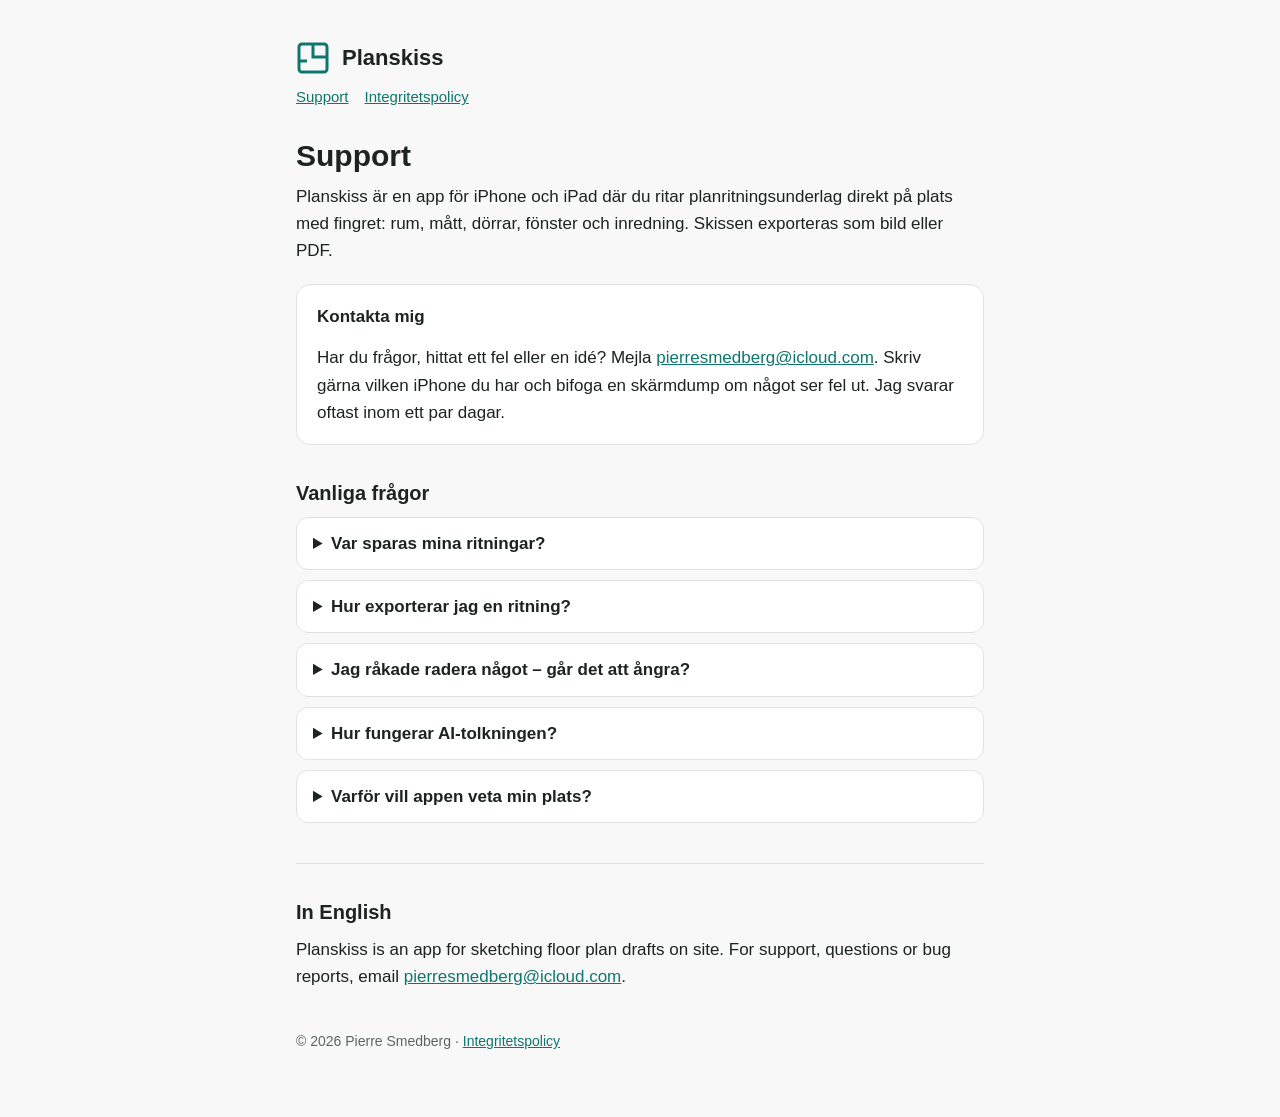
==== index.html @ 8eae8f8f "Support- och integritetssida för Planskiss Co-Authored-By: Claude Opus 5.5 <noreply@anthropic.com>" ====
<!doctype html>
<html lang="sv">
<head>
<meta charset="utf-8">
<meta name="viewport" content="width=device-width, initial-scale=1">
<title>Planskiss – Support</title>
<meta name="description" content="Support för Planskiss, appen för att rita planritningsunderlag på plats.">
<link rel="stylesheet" href="style.css">
</head>
<body>
<main>
  <header>
    <div class="brand">
      <svg width="34" height="34" viewBox="0 0 34 34" aria-hidden="true"><rect x="3" y="3" width="28" height="28" rx="3" fill="none" stroke="var(--accent)" stroke-width="3"/><path d="M17 3v13h14M3 20h8" fill="none" stroke="var(--accent)" stroke-width="3"/></svg>
      Planskiss
    </div>
    <nav><a href="./">Support</a><a href="integritet.html">Integritetspolicy</a></nav>
  </header>

  <h1>Support</h1>
  <p>Planskiss är en app för iPhone och iPad där du ritar planritningsunderlag direkt på plats med fingret: rum, mått, dörrar, fönster och inredning. Skissen exporteras som bild eller PDF.</p>

  <div class="card">
    <p><strong>Kontakta mig</strong></p>
    <p>Har du frågor, hittat ett fel eller en idé? Mejla <a href="mailto:pierresmedberg@icloud.com?subject=Planskiss">pierresmedberg@icloud.com</a>. Skriv gärna vilken iPhone du har och bifoga en skärmdump om något ser fel ut. Jag svarar oftast inom ett par dagar.</p>
  </div>

  <h2>Vanliga frågor</h2>

  <details>
    <summary>Var sparas mina ritningar?</summary>
    <p>På telefonen. Om iCloud är påslaget säkerhetskopieras projekten också till din egen iCloud, så att de följer med till en ny telefon. Ingen annan än du kommer åt dem.</p>
  </details>

  <details>
    <summary>Hur exporterar jag en ritning?</summary>
    <p>Öppna projektet och tryck på exportknappen. Välj stil och plan, och spara sedan i Bilder, dela som PDF eller skicka via AirDrop, Mail eller Meddelanden. Kontrollistan i exportarket varnar för rum som saknar namn, dörr eller fönster.</p>
  </details>

  <details>
    <summary>Jag råkade radera något – går det att ångra?</summary>
    <p>Ja. I ritningen ångrar du med ångra-pilen. Raderade projekt kan återställas med Ångra-knappen som visas några sekunder efter raderingen.</p>
  </details>

  <details>
    <summary>Hur fungerar AI-tolkningen?</summary>
    <p>Funktionen är valfri. Du fotograferar en befintlig ritning och låter AI rita in rummen åt dig. Den kräver en egen API-nyckel från Anthropic, som du lägger in i appen. Resten av appen fungerar utan nyckel.</p>
  </details>

  <details>
    <summary>Varför vill appen veta min plats?</summary>
    <p>Platsen används bara för att döpa ett nytt projekt efter adressen du står på. Du kan neka, och då heter projektet "Nytt projekt" tills du döper om det.</p>
  </details>

  <hr>
  <h2 lang="en">In English</h2>
  <p lang="en">Planskiss is an app for sketching floor plan drafts on site. For support, questions or bug reports, email <a href="mailto:pierresmedberg@icloud.com?subject=Planskiss">pierresmedberg@icloud.com</a>.</p>

  <footer>© 2026 Pierre Smedberg · <a href="integritet.html">Integritetspolicy</a></footer>
</main>
</body>
</html>
---- style.css ----
:root {
  --bg: #f7f8f7;
  --card: #ffffff;
  --text: #1c2321;
  --muted: #5b6663;
  --line: #dfe4e2;
  --accent: #0f766e;
}
@media (prefers-color-scheme: dark) {
  :root {
    --bg: #121615;
    --card: #1a201e;
    --text: #e8eeec;
    --muted: #a3b0ac;
    --line: #2c3532;
    --accent: #3fbfb2;
  }
}
* { box-sizing: border-box; }
body {
  margin: 0;
  background: var(--bg);
  color: var(--text);
  font: 17px/1.6 -apple-system, BlinkMacSystemFont, "Segoe UI", Roboto, Helvetica, Arial, sans-serif;
  -webkit-text-size-adjust: 100%;
}
main {
  max-width: 720px;
  margin: 0 auto;
  padding: 40px 16px 64px;
}
header { margin-bottom: 28px; }
.brand {
  display: flex;
  align-items: center;
  gap: 12px;
  font-weight: 700;
  font-size: 22px;
}
.brand svg { flex: none; }
nav { margin-top: 10px; font-size: 15px; }
nav a { margin-right: 16px; }
h1 { font-size: 30px; line-height: 1.25; margin: 0 0 8px; }
h2 { font-size: 20px; margin: 32px 0 8px; }
p, ul { margin: 0 0 14px; }
ul { padding-left: 22px; }
li { margin-bottom: 6px; }
a { color: var(--accent); }
.muted { color: var(--muted); font-size: 15px; }
.card {
  background: var(--card);
  border: 1px solid var(--line);
  border-radius: 14px;
  padding: 18px 20px;
  margin: 20px 0;
}
.card p:last-child { margin-bottom: 0; }
details {
  background: var(--card);
  border: 1px solid var(--line);
  border-radius: 12px;
  padding: 12px 16px;
  margin-bottom: 10px;
}
summary { cursor: pointer; font-weight: 600; }
details p { margin: 10px 0 2px; }
hr { border: 0; border-top: 1px solid var(--line); margin: 40px 0 24px; }
footer { color: var(--muted); font-size: 14px; margin-top: 40px; }
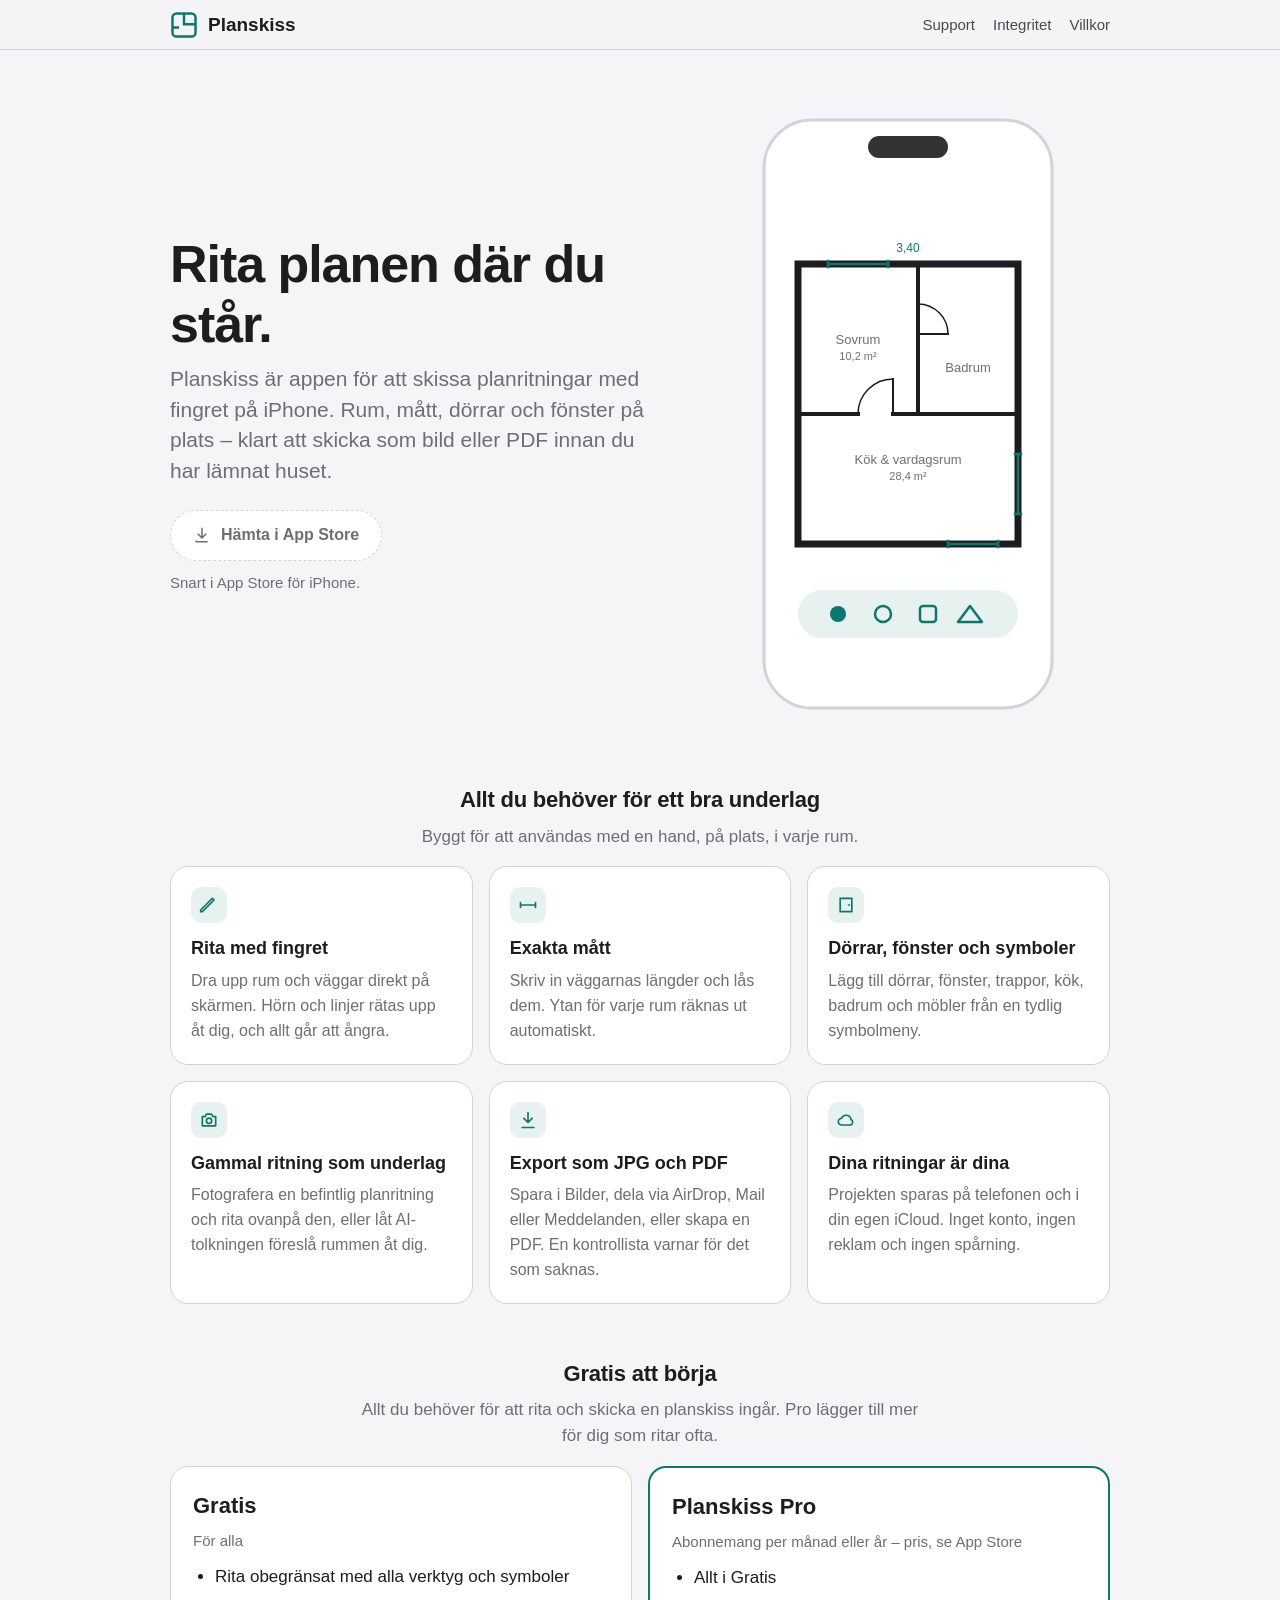
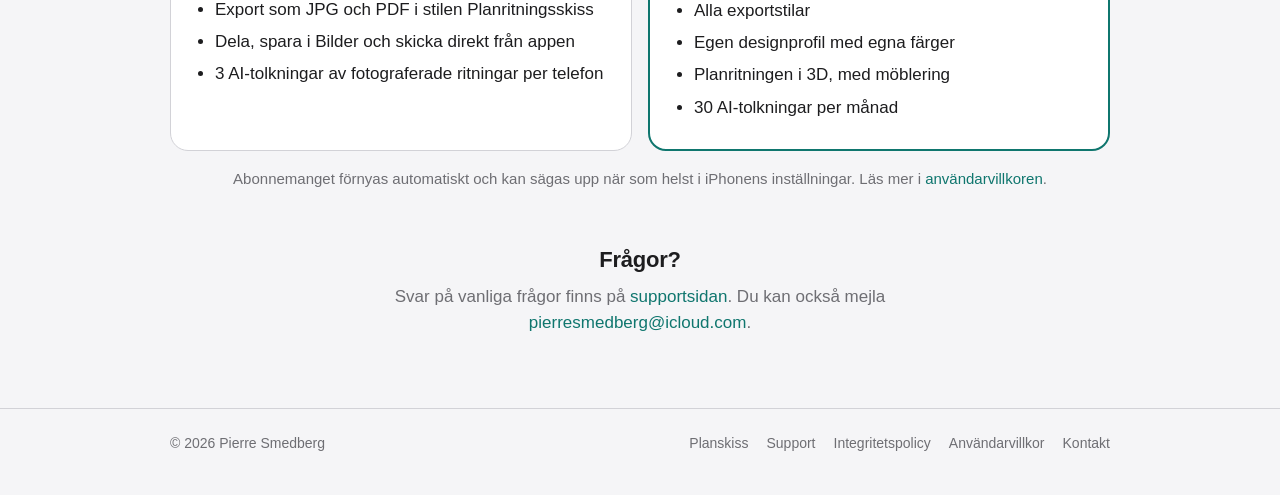
==== commit 068aab3c: "Produktsida, support, integritetspolicy och villkor för publika Planskiss Co-Authored-By: Claude Opu" ====
--- a/index.html
+++ b/index.html
@@ -3,60 +3,139 @@
 <head>
 <meta charset="utf-8">
 <meta name="viewport" content="width=device-width, initial-scale=1">
-<title>Planskiss – Support</title>
-<meta name="description" content="Support för Planskiss, appen för att rita planritningsunderlag på plats.">
+<title>Planskiss</title>
+<meta name="description" content="Planskiss – rita planskisser med fingret på iPhone. Mått, dörrar, fönster och symboler, foto av gammal ritning som underlag och export som JPG eller PDF.">
 <link rel="stylesheet" href="style.css">
 </head>
 <body>
-<main>
-  <header>
-    <div class="brand">
-      <svg width="34" height="34" viewBox="0 0 34 34" aria-hidden="true"><rect x="3" y="3" width="28" height="28" rx="3" fill="none" stroke="var(--accent)" stroke-width="3"/><path d="M17 3v13h14M3 20h8" fill="none" stroke="var(--accent)" stroke-width="3"/></svg>
-      Planskiss
-    </div>
-    <nav><a href="./">Support</a><a href="integritet.html">Integritetspolicy</a></nav>
-  </header>
+<header class="site-header">
+  <div class="inner">
+    <a class="brand" href="index.html"><svg width="28" height="28" viewBox="0 0 34 34" aria-hidden="true"><rect x="3" y="3" width="28" height="28" rx="5" fill="none" stroke="var(--accent)" stroke-width="3"/><path d="M17 3v13h14M3 20h8" fill="none" stroke="var(--accent)" stroke-width="3"/></svg>Planskiss</a>
+    <nav class="site-nav" aria-label="Huvudmeny"><a href="support.html">Support</a><a href="integritet.html">Integritet</a><a href="villkor.html">Villkor</a></nav>
+  </div>
+</header>
+<main class="wide">
+<section class="hero">
+  <div>
+    <h1>Rita planen där du står.</h1>
+    <p class="lead">Planskiss är appen för att skissa planritningar med fingret på iPhone. Rum, mått, dörrar och fönster på plats – klart att skicka som bild eller PDF innan du har lämnat huset.</p>
+    <!-- APP STORE-LÄNK: när appen är publicerad, ersätt <span class="store-slot"> nedan med
+         <a class="store-slot" href="https://apps.apple.com/se/app/…">Hämta i App Store</a> -->
+    <span class="store-slot" role="note" aria-label="Hämta i App Store – länken kommer snart">
+      <svg width="18" height="18" viewBox="0 0 24 24" aria-hidden="true"><path fill="currentColor" d="M12 2a1 1 0 0 1 1 1v10.6l3.3-3.3a1 1 0 1 1 1.4 1.4l-5 5a1 1 0 0 1-1.4 0l-5-5a1 1 0 1 1 1.4-1.4l3.3 3.3V3a1 1 0 0 1 1-1Zm-8 17a1 1 0 0 1 1 1v0h14a1 1 0 1 1 0 2H5a2 2 0 0 1-2-2 1 1 0 0 1 1-1Z"/></svg>
+      Hämta i App Store
+    </span>
+    <span class="store-note muted">Snart i App Store för iPhone.</span>
+  </div>
+  <div class="hero-art">
+    <svg viewBox="0 0 300 600" role="img" aria-labelledby="art-t">
+      <title id="art-t">Illustration: en iPhone som visar en enkel planskiss med tre rum, dörrar, fönster och måttlinjer</title>
+      <rect x="6" y="6" width="288" height="588" rx="48" fill="var(--card)" stroke="var(--line)" stroke-width="3"/>
+      <rect x="110" y="22" width="80" height="22" rx="11" fill="var(--plan)" opacity="0.9"/>
+      <g transform="translate(40 150)" fill="none" stroke="var(--plan)" stroke-linecap="square">
+        <rect x="0" y="0" width="220" height="280" fill="var(--plan-fill)" stroke-width="7"/>
+        <path d="M120 0v150M0 150h60M95 150h125" stroke-width="4"/>
+        <path d="M60 150a35 35 0 0 1 35-35" stroke-width="1.5"/>
+        <path d="M95 150v-35" stroke-width="2"/>
+        <path d="M120 40a30 30 0 0 1 30 30" stroke-width="1.5"/>
+        <path d="M120 70h30" stroke-width="2"/>
+        <g stroke-width="2.5" stroke="var(--accent)">
+          <path d="M30 0h60M30 -3v6M90 -3v6"/>
+          <path d="M150 280h50M150 277v6M200 277v6"/>
+          <path d="M220 190v60M217 190h6M217 250h6"/>
+        </g>
+      </g>
+      <g fill="var(--muted)" font-family="-apple-system, BlinkMacSystemFont, sans-serif" font-size="13" text-anchor="middle">
+        <text x="100" y="230">Sovrum</text>
+        <text x="100" y="246" font-size="11">10,2 m²</text>
+        <text x="210" y="258">Badrum</text>
+        <text x="150" y="350">Kök &amp; vardagsrum</text>
+        <text x="150" y="366" font-size="11">28,4 m²</text>
+      </g>
+      <g fill="var(--accent)" font-family="-apple-system, BlinkMacSystemFont, sans-serif" font-size="12" text-anchor="middle">
+        <text x="150" y="138">3,40</text>
+      </g>
+      <g transform="translate(150 500)">
+        <rect x="-110" y="-24" width="220" height="48" rx="24" fill="var(--accent-soft)"/>
+        <circle cx="-70" cy="0" r="8" fill="var(--accent)"/>
+        <circle cx="-25" cy="0" r="8" fill="none" stroke="var(--accent)" stroke-width="2.5"/>
+        <rect x="12" y="-8" width="16" height="16" rx="3" fill="none" stroke="var(--accent)" stroke-width="2.5"/>
+        <path d="M62 -8l12 16h-24z" fill="none" stroke="var(--accent)" stroke-width="2.5" stroke-linejoin="round"/>
+      </g>
+    </svg>
+  </div>
+</section>
 
-  <h1>Support</h1>
-  <p>Planskiss är en app för iPhone och iPad där du ritar planritningsunderlag direkt på plats med fingret: rum, mått, dörrar, fönster och inredning. Skissen exporteras som bild eller PDF.</p>
+<h2 class="section-title">Allt du behöver för ett bra underlag</h2>
+<p class="section-lead">Byggt för att användas med en hand, på plats, i varje rum.</p>
+<div class="features">
+  <div class="feature">
+    <div class="icon"><svg width="20" height="20" viewBox="0 0 24 24" aria-hidden="true"><path d="M4 20 18 6l-2-2L2 18v2h2Z" fill="none" stroke="currentColor" stroke-width="2" stroke-linejoin="round"/></svg></div>
+    <h3>Rita med fingret</h3>
+    <p>Dra upp rum och väggar direkt på skärmen. Hörn och linjer rätas upp åt dig, och allt går att ångra.</p>
+  </div>
+  <div class="feature">
+    <div class="icon"><svg width="20" height="20" viewBox="0 0 24 24" aria-hidden="true"><path d="M3 12h18M3 9v6M21 9v6" fill="none" stroke="currentColor" stroke-width="2" stroke-linecap="round"/></svg></div>
+    <h3>Exakta mått</h3>
+    <p>Skriv in väggarnas längder och lås dem. Ytan för varje rum räknas ut automatiskt.</p>
+  </div>
+  <div class="feature">
+    <div class="icon"><svg width="20" height="20" viewBox="0 0 24 24" aria-hidden="true"><path d="M5 20V4h14v16M5 20h14M15 12h1" fill="none" stroke="currentColor" stroke-width="2" stroke-linecap="round"/></svg></div>
+    <h3>Dörrar, fönster och symboler</h3>
+    <p>Lägg till dörrar, fönster, trappor, kök, badrum och möbler från en tydlig symbolmeny.</p>
+  </div>
+  <div class="feature">
+    <div class="icon"><svg width="20" height="20" viewBox="0 0 24 24" aria-hidden="true"><path d="M4 8h3l2-3h6l2 3h3v11H4Z" fill="none" stroke="currentColor" stroke-width="2" stroke-linejoin="round"/><circle cx="12" cy="13" r="3.2" fill="none" stroke="currentColor" stroke-width="2"/></svg></div>
+    <h3>Gammal ritning som underlag</h3>
+    <p>Fotografera en befintlig planritning och rita ovanpå den, eller låt AI-tolkningen föreslå rummen åt dig.</p>
+  </div>
+  <div class="feature">
+    <div class="icon"><svg width="20" height="20" viewBox="0 0 24 24" aria-hidden="true"><path d="M12 3v12M7 10l5 5 5-5M5 21h14" fill="none" stroke="currentColor" stroke-width="2" stroke-linecap="round" stroke-linejoin="round"/></svg></div>
+    <h3>Export som JPG och PDF</h3>
+    <p>Spara i Bilder, dela via AirDrop, Mail eller Meddelanden, eller skapa en PDF. En kontrollista varnar för det som saknas.</p>
+  </div>
+  <div class="feature">
+    <div class="icon"><svg width="20" height="20" viewBox="0 0 24 24" aria-hidden="true"><path d="M7 18a4 4 0 0 1-.5-8 6 6 0 0 1 11.5 1.5A3.5 3.5 0 0 1 17.5 18Z" fill="none" stroke="currentColor" stroke-width="2" stroke-linejoin="round"/></svg></div>
+    <h3>Dina ritningar är dina</h3>
+    <p>Projekten sparas på telefonen och i din egen iCloud. Inget konto, ingen reklam och ingen spårning.</p>
+  </div>
+</div>
 
-  <div class="card">
-    <p><strong>Kontakta mig</strong></p>
-    <p>Har du frågor, hittat ett fel eller en idé? Mejla <a href="mailto:pierresmedberg@icloud.com?subject=Planskiss">pierresmedberg@icloud.com</a>. Skriv gärna vilken iPhone du har och bifoga en skärmdump om något ser fel ut. Jag svarar oftast inom ett par dagar.</p>
+<h2 class="section-title">Gratis att börja</h2>
+<p class="section-lead">Allt du behöver för att rita och skicka en planskiss ingår. Pro lägger till mer för dig som ritar ofta.</p>
+<div class="plans">
+  <div class="plan-card">
+    <h3>Gratis</h3>
+    <p class="tag">För alla</p>
+    <ul>
+      <li>Rita obegränsat med alla verktyg och symboler</li>
+      <li>Export som JPG och PDF i stilen Planritningsskiss</li>
+      <li>Dela, spara i Bilder och skicka direkt från appen</li>
+      <li>3 AI-tolkningar av fotograferade ritningar per telefon</li>
+    </ul>
   </div>
+  <div class="plan-card pro">
+    <h3>Planskiss Pro</h3>
+    <p class="tag">Abonnemang per månad eller år – pris, se App Store</p>
+    <ul>
+      <li>Allt i Gratis</li>
+      <li>Alla exportstilar</li>
+      <li>Egen designprofil med egna färger</li>
+      <li>Planritningen i 3D, med möblering</li>
+      <li>30 AI-tolkningar per månad</li>
+    </ul>
+  </div>
+</div>
+<p class="muted center">Abonnemanget förnyas automatiskt och kan sägas upp när som helst i iPhonens inställningar. Läs mer i <a href="villkor.html">användarvillkoren</a>.</p>
 
-  <h2>Vanliga frågor</h2>
-
-  <details>
-    <summary>Var sparas mina ritningar?</summary>
-    <p>På telefonen. Om iCloud är påslaget säkerhetskopieras projekten också till din egen iCloud, så att de följer med till en ny telefon. Ingen annan än du kommer åt dem.</p>
-  </details>
-
-  <details>
-    <summary>Hur exporterar jag en ritning?</summary>
-    <p>Öppna projektet och tryck på exportknappen. Välj stil och plan, och spara sedan i Bilder, dela som PDF eller skicka via AirDrop, Mail eller Meddelanden. Kontrollistan i exportarket varnar för rum som saknar namn, dörr eller fönster.</p>
-  </details>
-
-  <details>
-    <summary>Jag råkade radera något – går det att ångra?</summary>
-    <p>Ja. I ritningen ångrar du med ångra-pilen. Raderade projekt kan återställas med Ångra-knappen som visas några sekunder efter raderingen.</p>
-  </details>
-
-  <details>
-    <summary>Hur fungerar AI-tolkningen?</summary>
-    <p>Funktionen är valfri. Du fotograferar en befintlig ritning och låter AI rita in rummen åt dig. Den kräver en egen API-nyckel från Anthropic, som du lägger in i appen. Resten av appen fungerar utan nyckel.</p>
-  </details>
-
-  <details>
-    <summary>Varför vill appen veta min plats?</summary>
-    <p>Platsen används bara för att döpa ett nytt projekt efter adressen du står på. Du kan neka, och då heter projektet "Nytt projekt" tills du döper om det.</p>
-  </details>
-
-  <hr>
-  <h2 lang="en">In English</h2>
-  <p lang="en">Planskiss is an app for sketching floor plan drafts on site. For support, questions or bug reports, email <a href="mailto:pierresmedberg@icloud.com?subject=Planskiss">pierresmedberg@icloud.com</a>.</p>
-
-  <footer>© 2026 Pierre Smedberg · <a href="integritet.html">Integritetspolicy</a></footer>
+<h2 class="section-title">Frågor?</h2>
+<p class="section-lead">Svar på vanliga frågor finns på <a href="support.html">supportsidan</a>. Du kan också mejla <a href="mailto:pierresmedberg@icloud.com?subject=Planskiss">pierresmedberg@icloud.com</a>.</p>
 </main>
+<footer class="site-footer">
+  <div class="inner">
+    <span>© 2026 Pierre Smedberg</span>
+    <nav aria-label="Sidfot"><a href="index.html">Planskiss</a><a href="support.html">Support</a><a href="integritet.html">Integritetspolicy</a><a href="villkor.html">Användarvillkor</a><a href="mailto:pierresmedberg@icloud.com?subject=Planskiss">Kontakt</a></nav>
+  </div>
+</footer>
 </body>
 </html>
--- a/style.css
+++ b/style.css
@@ -1,68 +1,208 @@
 :root {
-  --bg: #f7f8f7;
+  color-scheme: light dark;
+  --bg: #f5f5f7;
   --card: #ffffff;
-  --text: #1c2321;
-  --muted: #5b6663;
-  --line: #dfe4e2;
+  --text: #1d1d1f;
+  --muted: #6e6e73;
+  --line: #d2d2d7;
   --accent: #0f766e;
+  --accent-soft: rgba(15, 118, 110, 0.10);
+  --plan: #1d1d1f;
+  --plan-fill: #ffffff;
 }
 @media (prefers-color-scheme: dark) {
   :root {
-    --bg: #121615;
-    --card: #1a201e;
-    --text: #e8eeec;
-    --muted: #a3b0ac;
-    --line: #2c3532;
+    --bg: #000000;
+    --card: #1c1c1e;
+    --text: #f5f5f7;
+    --muted: #a1a1a6;
+    --line: #38383a;
     --accent: #3fbfb2;
+    --accent-soft: rgba(63, 191, 178, 0.16);
+    --plan: #f5f5f7;
+    --plan-fill: #2c2c2e;
   }
 }
 * { box-sizing: border-box; }
+html { -webkit-text-size-adjust: 100%; }
 body {
   margin: 0;
   background: var(--bg);
   color: var(--text);
-  font: 17px/1.6 -apple-system, BlinkMacSystemFont, "Segoe UI", Roboto, Helvetica, Arial, sans-serif;
-  -webkit-text-size-adjust: 100%;
-}
+  font: 17px/1.55 -apple-system, BlinkMacSystemFont, "SF Pro Text", "Segoe UI", Roboto, Helvetica, Arial, sans-serif;
+}
+a { color: var(--accent); text-decoration: none; }
+a:hover, a:focus-visible { text-decoration: underline; }
+
+/* Navigering */
+.site-header {
+  position: sticky;
+  top: 0;
+  z-index: 10;
+  background: color-mix(in srgb, var(--bg) 82%, transparent);
+  -webkit-backdrop-filter: saturate(180%) blur(20px);
+  backdrop-filter: saturate(180%) blur(20px);
+  border-bottom: 1px solid var(--line);
+}
+.site-header .inner {
+  max-width: 980px;
+  margin: 0 auto;
+  padding: 10px 20px;
+  display: flex;
+  align-items: center;
+  justify-content: space-between;
+  gap: 12px;
+  flex-wrap: wrap;
+}
+.brand {
+  display: inline-flex;
+  align-items: center;
+  gap: 10px;
+  font-weight: 600;
+  font-size: 19px;
+  color: var(--text);
+}
+.brand:hover { text-decoration: none; }
+.brand svg { flex: none; }
+.site-nav { display: flex; gap: 18px; font-size: 15px; flex-wrap: wrap; }
+.site-nav a { color: var(--text); opacity: 0.8; }
+.site-nav a:hover { opacity: 1; }
+.site-nav a[aria-current="page"] { color: var(--accent); opacity: 1; font-weight: 600; }
+
+/* Innehåll */
 main {
   max-width: 720px;
   margin: 0 auto;
-  padding: 40px 16px 64px;
-}
-header { margin-bottom: 28px; }
-.brand {
+  padding: 40px 20px 64px;
+}
+main.wide { max-width: 980px; }
+h1 { font-size: 34px; line-height: 1.15; letter-spacing: -0.02em; margin: 0 0 10px; }
+h2 { font-size: 22px; line-height: 1.25; letter-spacing: -0.01em; margin: 36px 0 10px; }
+h3 { font-size: 18px; margin: 0 0 6px; }
+p, ul, ol { margin: 0 0 14px; }
+ul, ol { padding-left: 22px; }
+li { margin-bottom: 6px; }
+.muted { color: var(--muted); font-size: 15px; }
+.lead { font-size: 21px; line-height: 1.45; color: var(--muted); }
+
+.card {
+  background: var(--card);
+  border: 1px solid var(--line);
+  border-radius: 18px;
+  padding: 20px 22px;
+  margin: 20px 0;
+}
+.card p:last-child, .card ul:last-child { margin-bottom: 0; }
+details {
+  background: var(--card);
+  border: 1px solid var(--line);
+  border-radius: 14px;
+  padding: 14px 18px;
+  margin-bottom: 10px;
+}
+summary { cursor: pointer; font-weight: 600; }
+details p, details ul { margin: 10px 0 2px; }
+hr { border: 0; border-top: 1px solid var(--line); margin: 40px 0 24px; }
+
+/* Produktsidan */
+.hero {
+  display: grid;
+  grid-template-columns: 1.1fr 0.9fr;
+  gap: 40px;
+  align-items: center;
+  padding: 24px 0 16px;
+}
+.hero h1 { font-size: 52px; }
+.hero .lead { margin-bottom: 24px; }
+.hero-art { display: flex; justify-content: center; }
+.hero-art svg { width: 100%; max-width: 300px; height: auto; }
+
+.store-slot {
+  display: inline-flex;
+  align-items: center;
+  gap: 10px;
+  padding: 12px 22px;
+  border-radius: 999px;
+  border: 1px dashed var(--line);
+  background: var(--card);
+  color: var(--muted);
+  font-weight: 600;
+  font-size: 16px;
+}
+.store-slot svg { flex: none; }
+.store-note { display: block; margin-top: 10px; }
+
+.features {
+  display: grid;
+  grid-template-columns: repeat(3, 1fr);
+  gap: 16px;
+  margin: 16px 0 8px;
+}
+.feature {
+  background: var(--card);
+  border: 1px solid var(--line);
+  border-radius: 18px;
+  padding: 20px;
+}
+.feature p { margin: 0; color: var(--muted); font-size: 16px; }
+.feature .icon {
+  width: 36px; height: 36px;
+  border-radius: 10px;
+  background: var(--accent-soft);
+  color: var(--accent);
+  display: flex; align-items: center; justify-content: center;
+  margin-bottom: 12px;
+}
+
+.plans {
+  display: grid;
+  grid-template-columns: 1fr 1fr;
+  gap: 16px;
+  margin: 16px 0;
+}
+.plan-card {
+  background: var(--card);
+  border: 1px solid var(--line);
+  border-radius: 18px;
+  padding: 22px;
+}
+.plan-card.pro { border: 2px solid var(--accent); }
+.plan-card h3 { font-size: 22px; }
+.plan-card .tag { color: var(--muted); font-size: 15px; margin-bottom: 12px; }
+.plan-card ul { margin: 0; }
+.section-title { text-align: center; margin-top: 56px; }
+.section-lead { text-align: center; color: var(--muted); margin: 0 auto 8px; max-width: 560px; }
+
+/* Sidfot */
+.site-footer {
+  border-top: 1px solid var(--line);
+  color: var(--muted);
+  font-size: 14px;
+}
+.site-footer .inner {
+  max-width: 980px;
+  margin: 0 auto;
+  padding: 24px 20px 40px;
   display: flex;
-  align-items: center;
-  gap: 12px;
-  font-weight: 700;
-  font-size: 22px;
-}
-.brand svg { flex: none; }
-nav { margin-top: 10px; font-size: 15px; }
-nav a { margin-right: 16px; }
-h1 { font-size: 30px; line-height: 1.25; margin: 0 0 8px; }
-h2 { font-size: 20px; margin: 32px 0 8px; }
-p, ul { margin: 0 0 14px; }
-ul { padding-left: 22px; }
-li { margin-bottom: 6px; }
-a { color: var(--accent); }
-.muted { color: var(--muted); font-size: 15px; }
-.card {
-  background: var(--card);
-  border: 1px solid var(--line);
-  border-radius: 14px;
-  padding: 18px 20px;
-  margin: 20px 0;
-}
-.card p:last-child { margin-bottom: 0; }
-details {
-  background: var(--card);
-  border: 1px solid var(--line);
-  border-radius: 12px;
-  padding: 12px 16px;
-  margin-bottom: 10px;
-}
-summary { cursor: pointer; font-weight: 600; }
-details p { margin: 10px 0 2px; }
-hr { border: 0; border-top: 1px solid var(--line); margin: 40px 0 24px; }
-footer { color: var(--muted); font-size: 14px; margin-top: 40px; }
+  flex-wrap: wrap;
+  gap: 8px 20px;
+  justify-content: space-between;
+}
+.site-footer nav { display: flex; flex-wrap: wrap; gap: 8px 18px; }
+.site-footer a { color: var(--muted); }
+
+@media (max-width: 760px) {
+  .hero { grid-template-columns: 1fr; gap: 24px; text-align: center; }
+  .hero h1 { font-size: 40px; }
+  .hero .lead { font-size: 19px; }
+  .hero-art { order: -1; }
+  .hero-art svg { max-width: 220px; }
+  .features { grid-template-columns: 1fr; }
+  .plans { grid-template-columns: 1fr; }
+  h1 { font-size: 30px; }
+}
+@media (max-width: 420px) {
+  .site-header .inner { justify-content: center; }
+  .site-nav { gap: 14px; justify-content: center; }
+}
+.center { text-align: center; }
